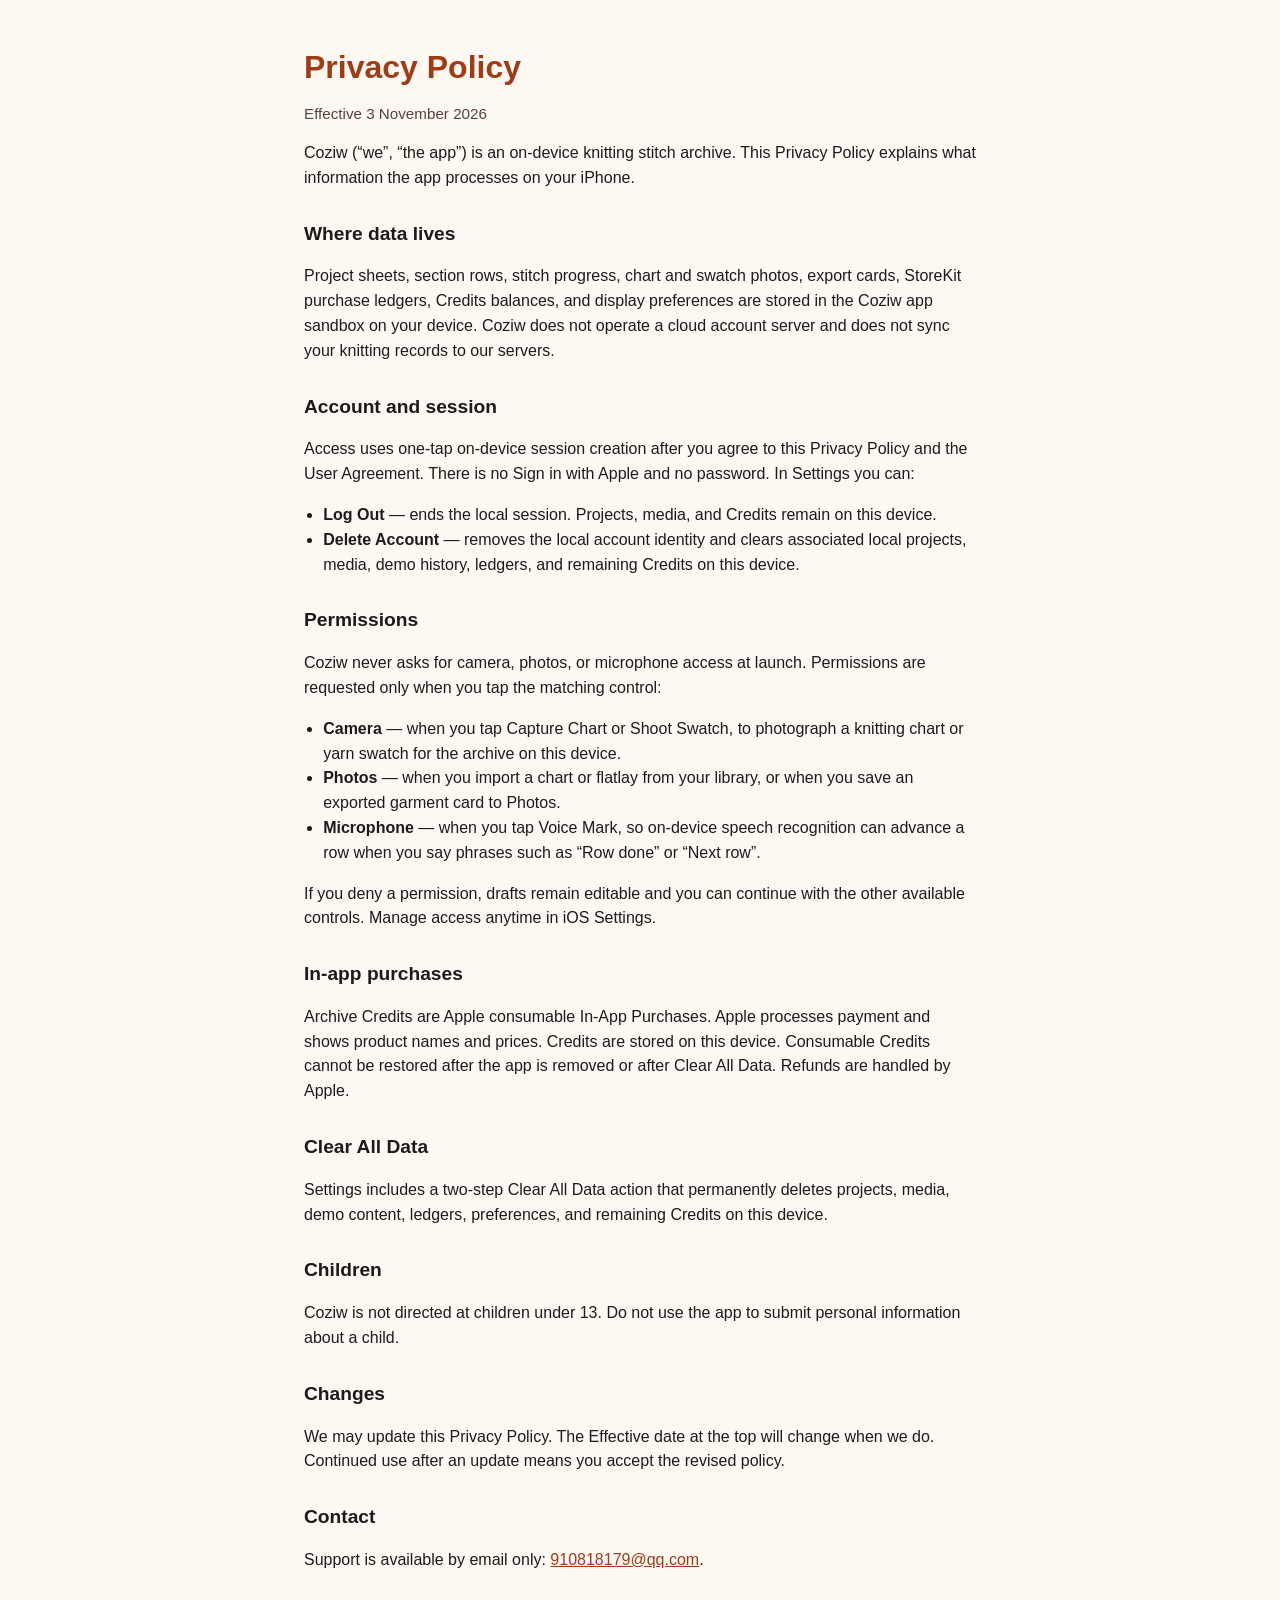
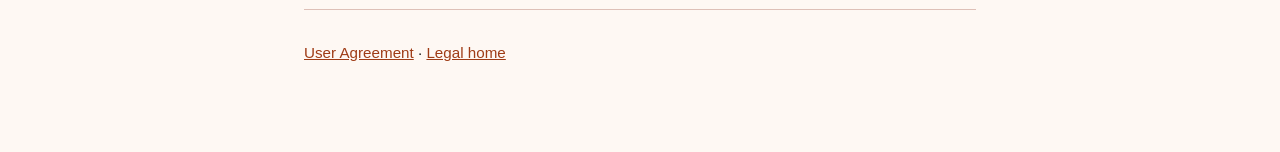
==== privacy-policy.html @ 042b1956 "Deploy Coziw legal site" ====
<!DOCTYPE html>
<html lang="en">
<head>
<meta charset="utf-8"/>
<meta name="viewport" content="width=device-width, initial-scale=1"/>
<title>Privacy Policy — Coziw</title>
<link rel="stylesheet" href="legal.css"/>
</head>
<body>
<main>
<h1>Privacy Policy</h1>
<p class="meta">Effective 3 November 2026</p>
<p>Coziw (“we”, “the app”) is an on-device knitting stitch archive. This Privacy Policy explains what information the app processes on your iPhone.</p>

<h2>Where data lives</h2>
<p>Project sheets, section rows, stitch progress, chart and swatch photos, export cards, StoreKit purchase ledgers, Credits balances, and display preferences are stored in the Coziw app sandbox on your device. Coziw does not operate a cloud account server and does not sync your knitting records to our servers.</p>

<h2>Account and session</h2>
<p>Access uses one-tap on-device session creation after you agree to this Privacy Policy and the User Agreement. There is no Sign in with Apple and no password. In Settings you can:</p>
<ul>
<li><strong>Log Out</strong> — ends the local session. Projects, media, and Credits remain on this device.</li>
<li><strong>Delete Account</strong> — removes the local account identity and clears associated local projects, media, demo history, ledgers, and remaining Credits on this device.</li>
</ul>

<h2>Permissions</h2>
<p>Coziw never asks for camera, photos, or microphone access at launch. Permissions are requested only when you tap the matching control:</p>
<ul>
<li><strong>Camera</strong> — when you tap Capture Chart or Shoot Swatch, to photograph a knitting chart or yarn swatch for the archive on this device.</li>
<li><strong>Photos</strong> — when you import a chart or flatlay from your library, or when you save an exported garment card to Photos.</li>
<li><strong>Microphone</strong> — when you tap Voice Mark, so on-device speech recognition can advance a row when you say phrases such as “Row done” or “Next row”.</li>
</ul>
<p>If you deny a permission, drafts remain editable and you can continue with the other available controls. Manage access anytime in iOS Settings.</p>

<h2>In-app purchases</h2>
<p>Archive Credits are Apple consumable In-App Purchases. Apple processes payment and shows product names and prices. Credits are stored on this device. Consumable Credits cannot be restored after the app is removed or after Clear All Data. Refunds are handled by Apple.</p>

<h2>Clear All Data</h2>
<p>Settings includes a two-step Clear All Data action that permanently deletes projects, media, demo content, ledgers, preferences, and remaining Credits on this device.</p>

<h2>Children</h2>
<p>Coziw is not directed at children under 13. Do not use the app to submit personal information about a child.</p>

<h2>Changes</h2>
<p>We may update this Privacy Policy. The Effective date at the top will change when we do. Continued use after an update means you accept the revised policy.</p>

<h2>Contact</h2>
<p>Support is available by email only: <a href="mailto:910818179@qq.com">910818179@qq.com</a>.</p>

<footer>
<p><a href="user-agreement.html">User Agreement</a> · <a href="index.html">Legal home</a></p>
</footer>
</main>
</body>
</html>
---- legal.css ----
:root {
  --bg: #fef8f3;
  --ink: #1d1b19;
  --muted: #57423b;
  --accent: #9f3c16;
  --line: #dec0b7;
  --card: #ffffff;
}
* { box-sizing: border-box; }
html, body {
  margin: 0;
  padding: 0;
  background: var(--bg);
  color: var(--ink);
  font-family: -apple-system, BlinkMacSystemFont, "Segoe UI", Helvetica, Arial, sans-serif;
  line-height: 1.55;
}
main {
  max-width: 720px;
  margin: 0 auto;
  padding: 48px 24px 72px;
}
h1 {
  font-size: 2rem;
  line-height: 1.2;
  margin: 0 0 8px;
  color: var(--accent);
}
h2 {
  font-size: 1.2rem;
  margin: 28px 0 10px;
}
p, li { color: var(--ink); }
p.meta, .meta { color: var(--muted); font-size: 0.95rem; }
ul { padding-left: 1.2rem; }
a { color: var(--accent); }
hr {
  border: 0;
  border-top: 1px solid var(--line);
  margin: 32px 0;
}
footer {
  margin-top: 36px;
  padding-top: 16px;
  border-top: 1px solid var(--line);
  color: var(--muted);
  font-size: 0.95rem;
}
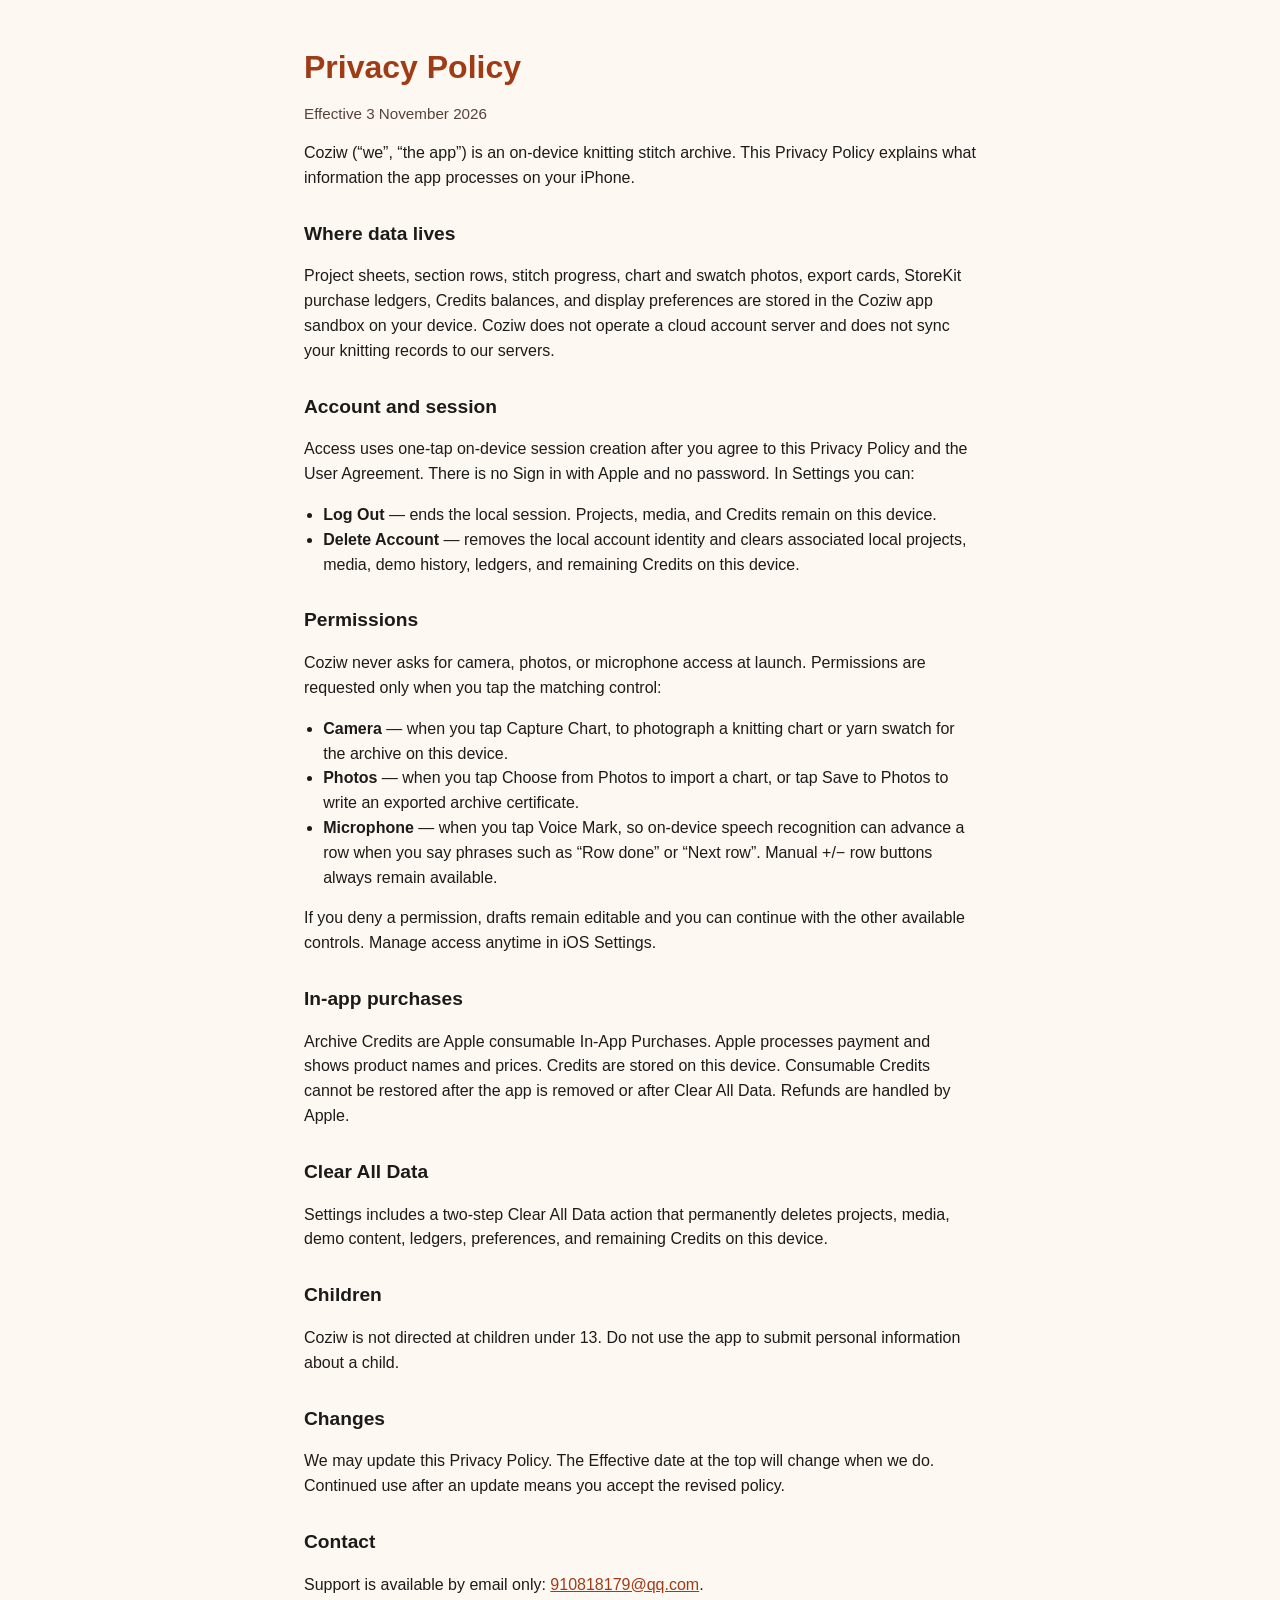
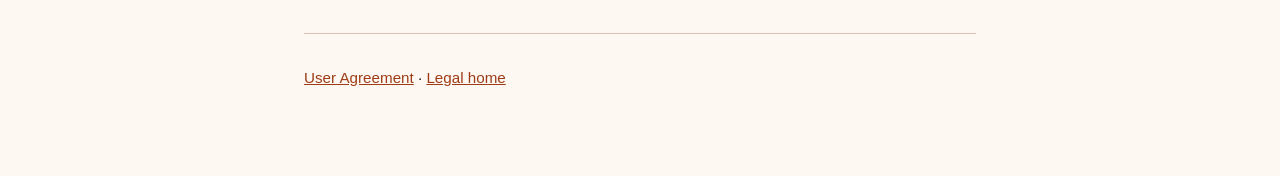
==== commit b2c83a92: "Align privacy permissions with real Coziw controls" ====
--- a/privacy-policy.html
+++ b/privacy-policy.html
@@ -25,9 +25,9 @@
 <h2>Permissions</h2>
 <p>Coziw never asks for camera, photos, or microphone access at launch. Permissions are requested only when you tap the matching control:</p>
 <ul>
-<li><strong>Camera</strong> — when you tap Capture Chart or Shoot Swatch, to photograph a knitting chart or yarn swatch for the archive on this device.</li>
-<li><strong>Photos</strong> — when you import a chart or flatlay from your library, or when you save an exported garment card to Photos.</li>
-<li><strong>Microphone</strong> — when you tap Voice Mark, so on-device speech recognition can advance a row when you say phrases such as “Row done” or “Next row”.</li>
+<li><strong>Camera</strong> — when you tap Capture Chart, to photograph a knitting chart or yarn swatch for the archive on this device.</li>
+<li><strong>Photos</strong> — when you tap Choose from Photos to import a chart, or tap Save to Photos to write an exported archive certificate.</li>
+<li><strong>Microphone</strong> — when you tap Voice Mark, so on-device speech recognition can advance a row when you say phrases such as “Row done” or “Next row”. Manual +/− row buttons always remain available.</li>
 </ul>
 <p>If you deny a permission, drafts remain editable and you can continue with the other available controls. Manage access anytime in iOS Settings.</p>
 
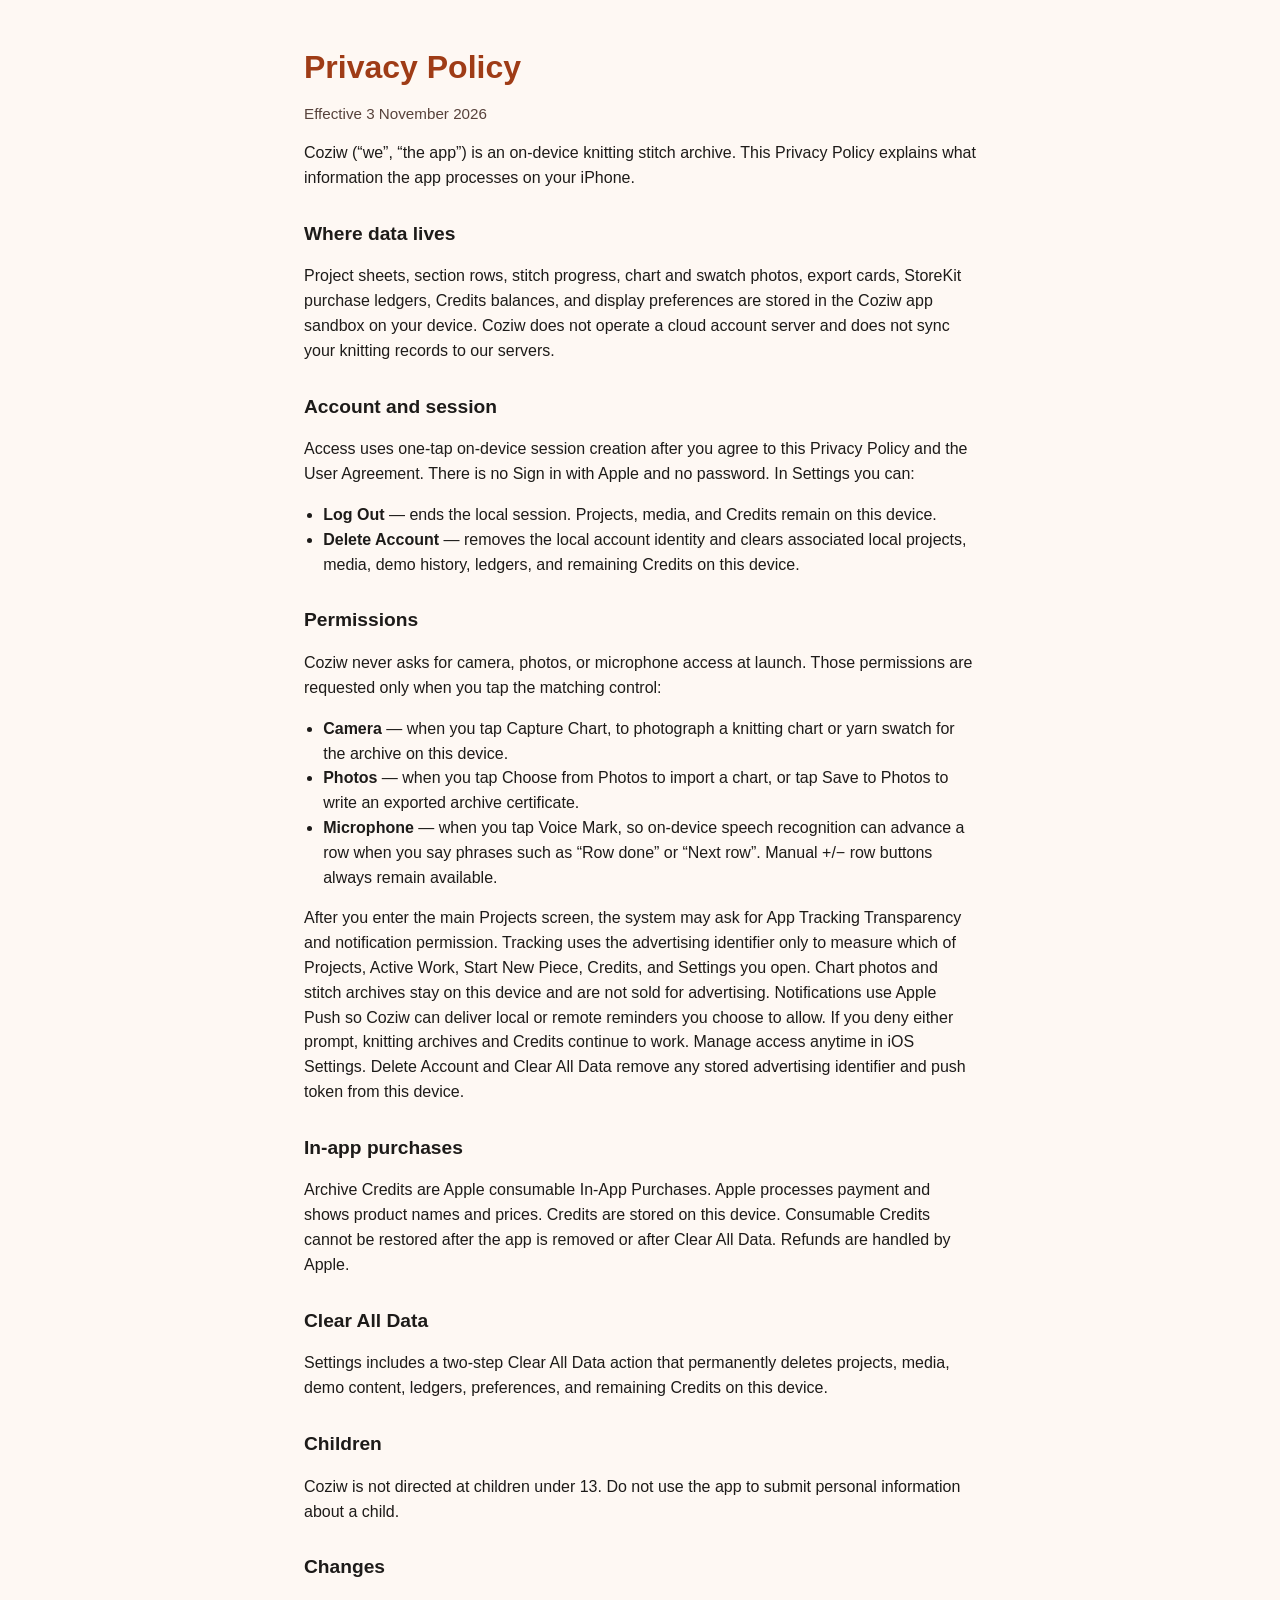
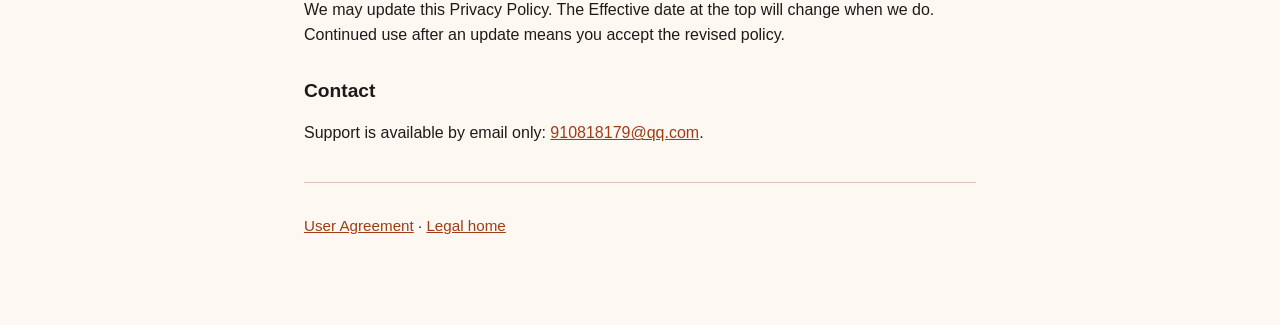
==== commit 9716976a: "Document ATT and Push in Privacy Policy" ====
--- a/privacy-policy.html
+++ b/privacy-policy.html
@@ -23,13 +23,13 @@
 </ul>
 
 <h2>Permissions</h2>
-<p>Coziw never asks for camera, photos, or microphone access at launch. Permissions are requested only when you tap the matching control:</p>
+<p>Coziw never asks for camera, photos, or microphone access at launch. Those permissions are requested only when you tap the matching control:</p>
 <ul>
 <li><strong>Camera</strong> — when you tap Capture Chart, to photograph a knitting chart or yarn swatch for the archive on this device.</li>
 <li><strong>Photos</strong> — when you tap Choose from Photos to import a chart, or tap Save to Photos to write an exported archive certificate.</li>
 <li><strong>Microphone</strong> — when you tap Voice Mark, so on-device speech recognition can advance a row when you say phrases such as “Row done” or “Next row”. Manual +/− row buttons always remain available.</li>
 </ul>
-<p>If you deny a permission, drafts remain editable and you can continue with the other available controls. Manage access anytime in iOS Settings.</p>
+<p>After you enter the main Projects screen, the system may ask for App Tracking Transparency and notification permission. Tracking uses the advertising identifier only to measure which of Projects, Active Work, Start New Piece, Credits, and Settings you open. Chart photos and stitch archives stay on this device and are not sold for advertising. Notifications use Apple Push so Coziw can deliver local or remote reminders you choose to allow. If you deny either prompt, knitting archives and Credits continue to work. Manage access anytime in iOS Settings. Delete Account and Clear All Data remove any stored advertising identifier and push token from this device.</p>
 
 <h2>In-app purchases</h2>
 <p>Archive Credits are Apple consumable In-App Purchases. Apple processes payment and shows product names and prices. Credits are stored on this device. Consumable Credits cannot be restored after the app is removed or after Clear All Data. Refunds are handled by Apple.</p>
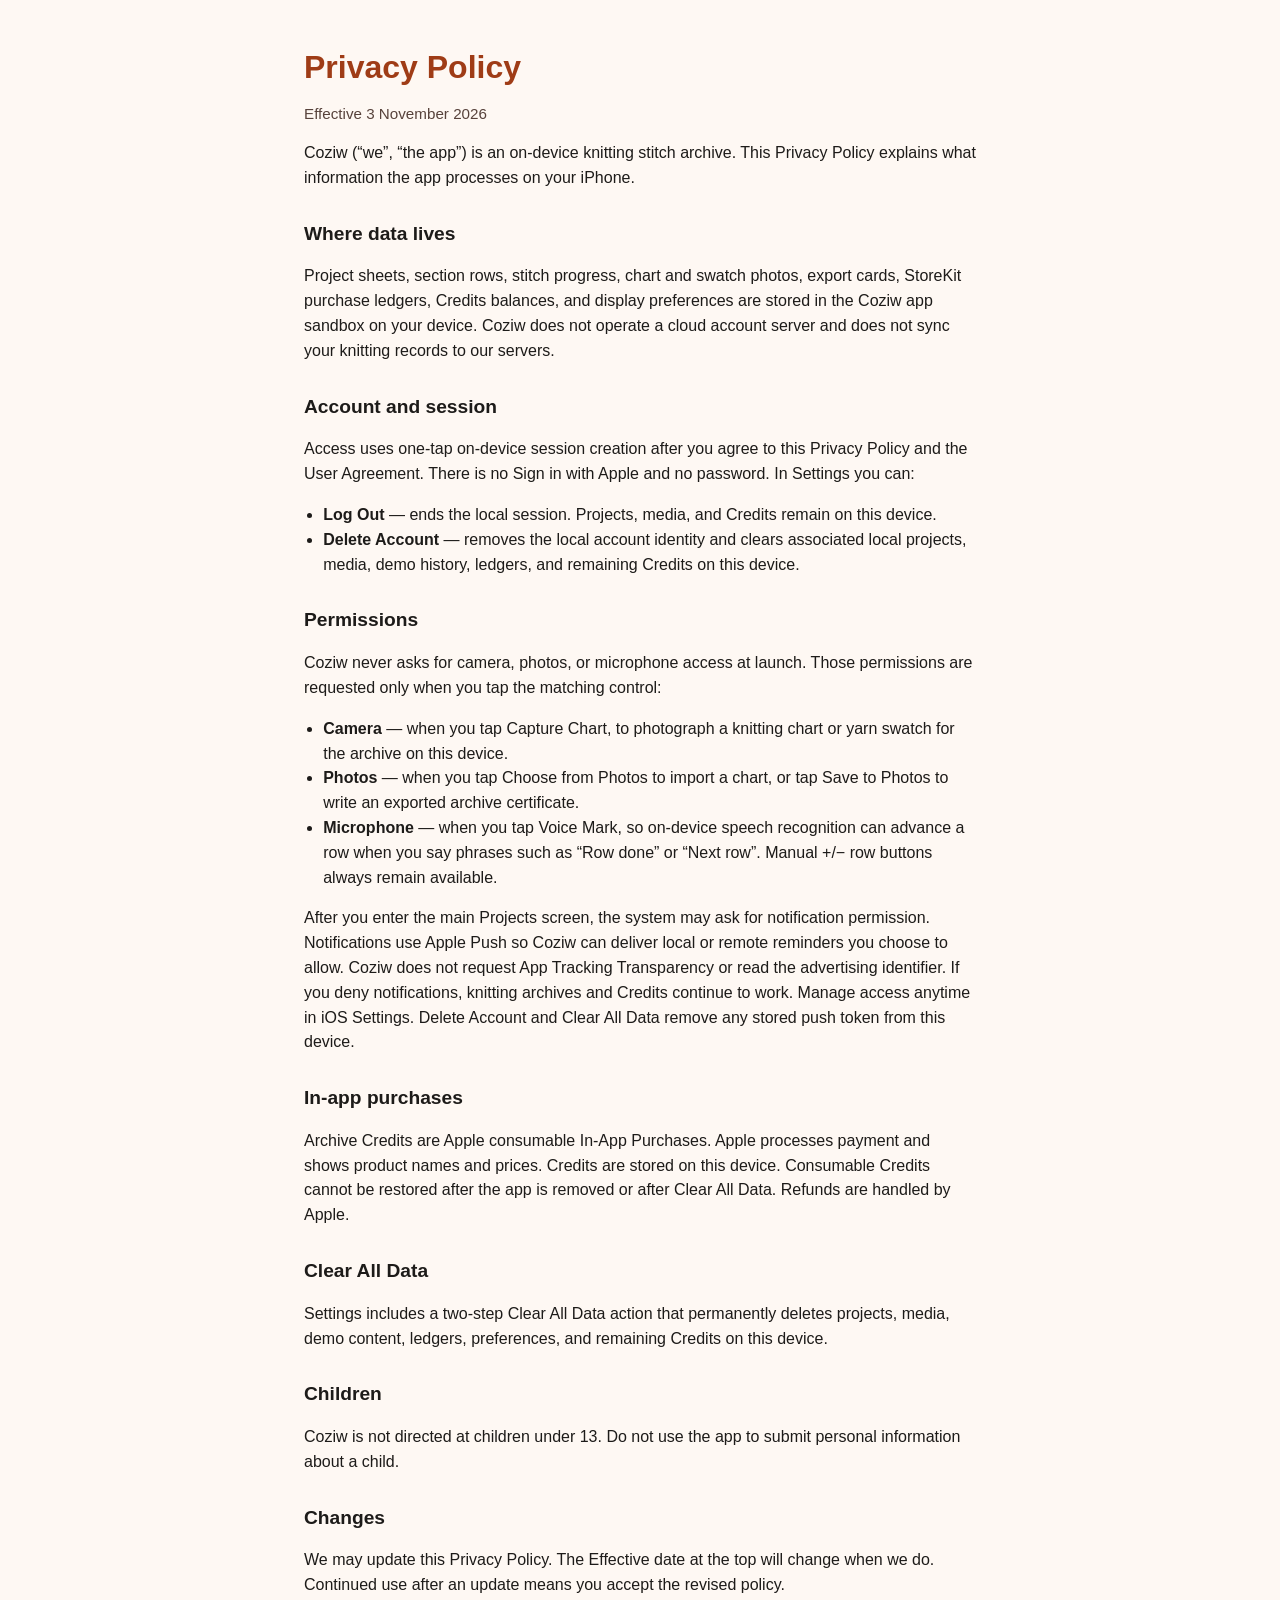
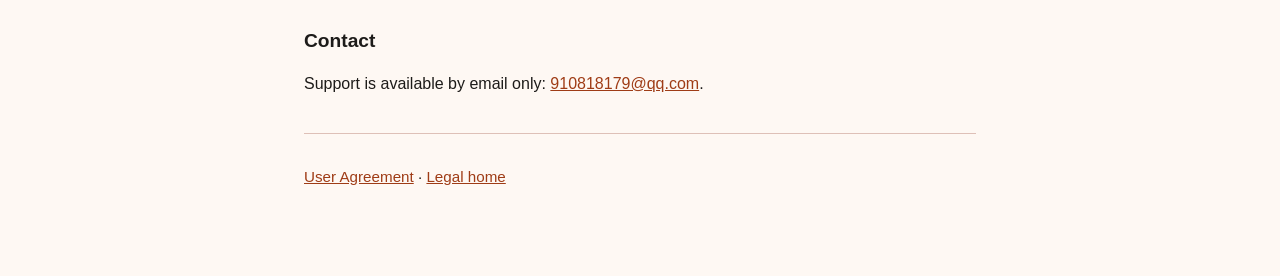
==== commit b0b8219e: "Remove ATT from Privacy Policy; keep Push only" ====
--- a/privacy-policy.html
+++ b/privacy-policy.html
@@ -29,7 +29,7 @@
 <li><strong>Photos</strong> — when you tap Choose from Photos to import a chart, or tap Save to Photos to write an exported archive certificate.</li>
 <li><strong>Microphone</strong> — when you tap Voice Mark, so on-device speech recognition can advance a row when you say phrases such as “Row done” or “Next row”. Manual +/− row buttons always remain available.</li>
 </ul>
-<p>After you enter the main Projects screen, the system may ask for App Tracking Transparency and notification permission. Tracking uses the advertising identifier only to measure which of Projects, Active Work, Start New Piece, Credits, and Settings you open. Chart photos and stitch archives stay on this device and are not sold for advertising. Notifications use Apple Push so Coziw can deliver local or remote reminders you choose to allow. If you deny either prompt, knitting archives and Credits continue to work. Manage access anytime in iOS Settings. Delete Account and Clear All Data remove any stored advertising identifier and push token from this device.</p>
+<p>After you enter the main Projects screen, the system may ask for notification permission. Notifications use Apple Push so Coziw can deliver local or remote reminders you choose to allow. Coziw does not request App Tracking Transparency or read the advertising identifier. If you deny notifications, knitting archives and Credits continue to work. Manage access anytime in iOS Settings. Delete Account and Clear All Data remove any stored push token from this device.</p>
 
 <h2>In-app purchases</h2>
 <p>Archive Credits are Apple consumable In-App Purchases. Apple processes payment and shows product names and prices. Credits are stored on this device. Consumable Credits cannot be restored after the app is removed or after Clear All Data. Refunds are handled by Apple.</p>
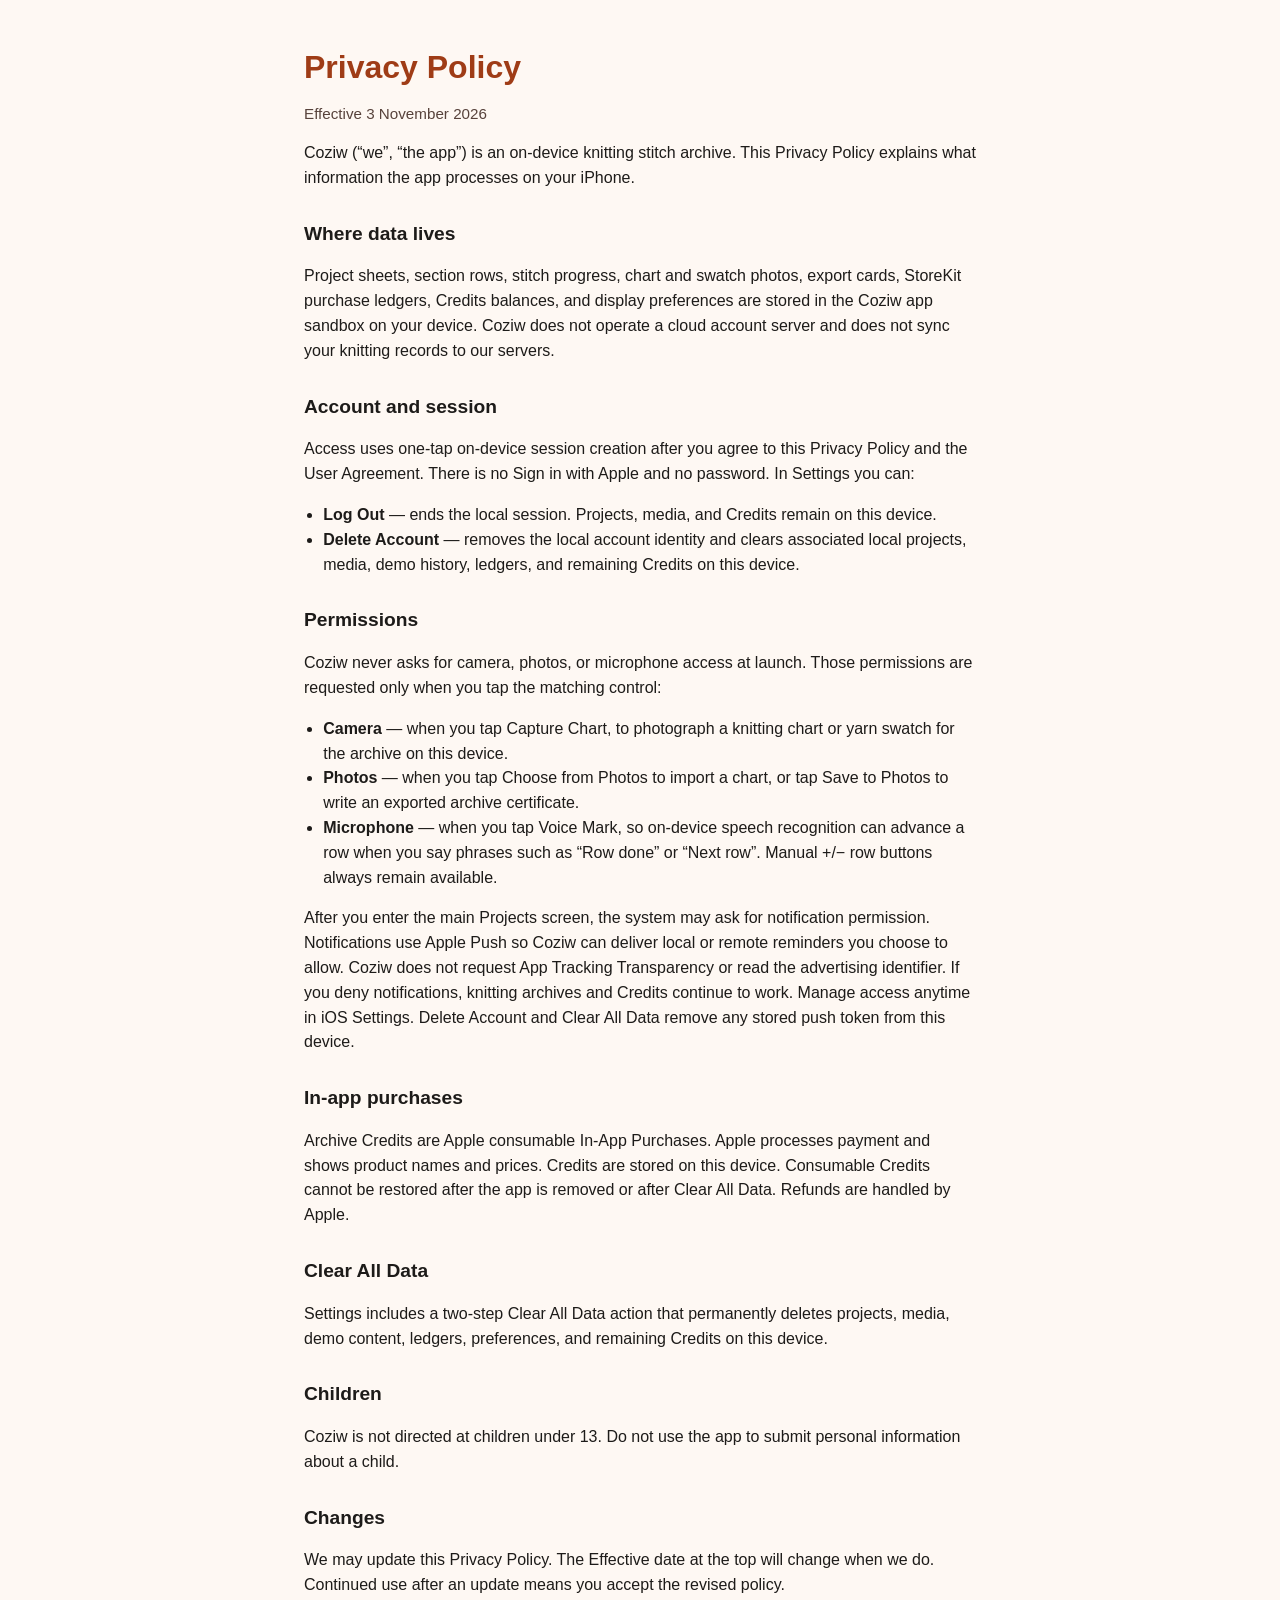
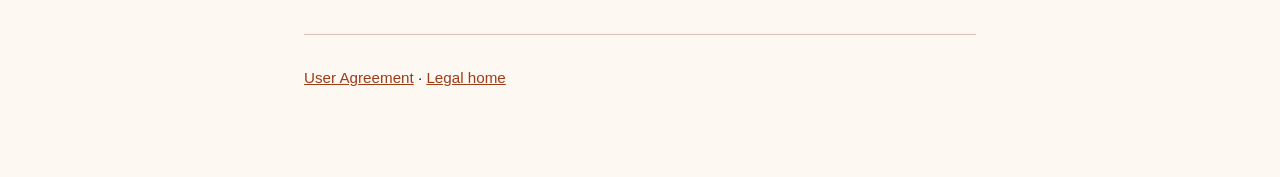
==== commit 42540fa2: "Remove contact email from legal pages" ====
--- a/privacy-policy.html
+++ b/privacy-policy.html
@@ -43,9 +43,6 @@
 <h2>Changes</h2>
 <p>We may update this Privacy Policy. The Effective date at the top will change when we do. Continued use after an update means you accept the revised policy.</p>
 
-<h2>Contact</h2>
-<p>Support is available by email only: <a href="mailto:910818179@qq.com">910818179@qq.com</a>.</p>
-
 <footer>
 <p><a href="user-agreement.html">User Agreement</a> · <a href="index.html">Legal home</a></p>
 </footer>
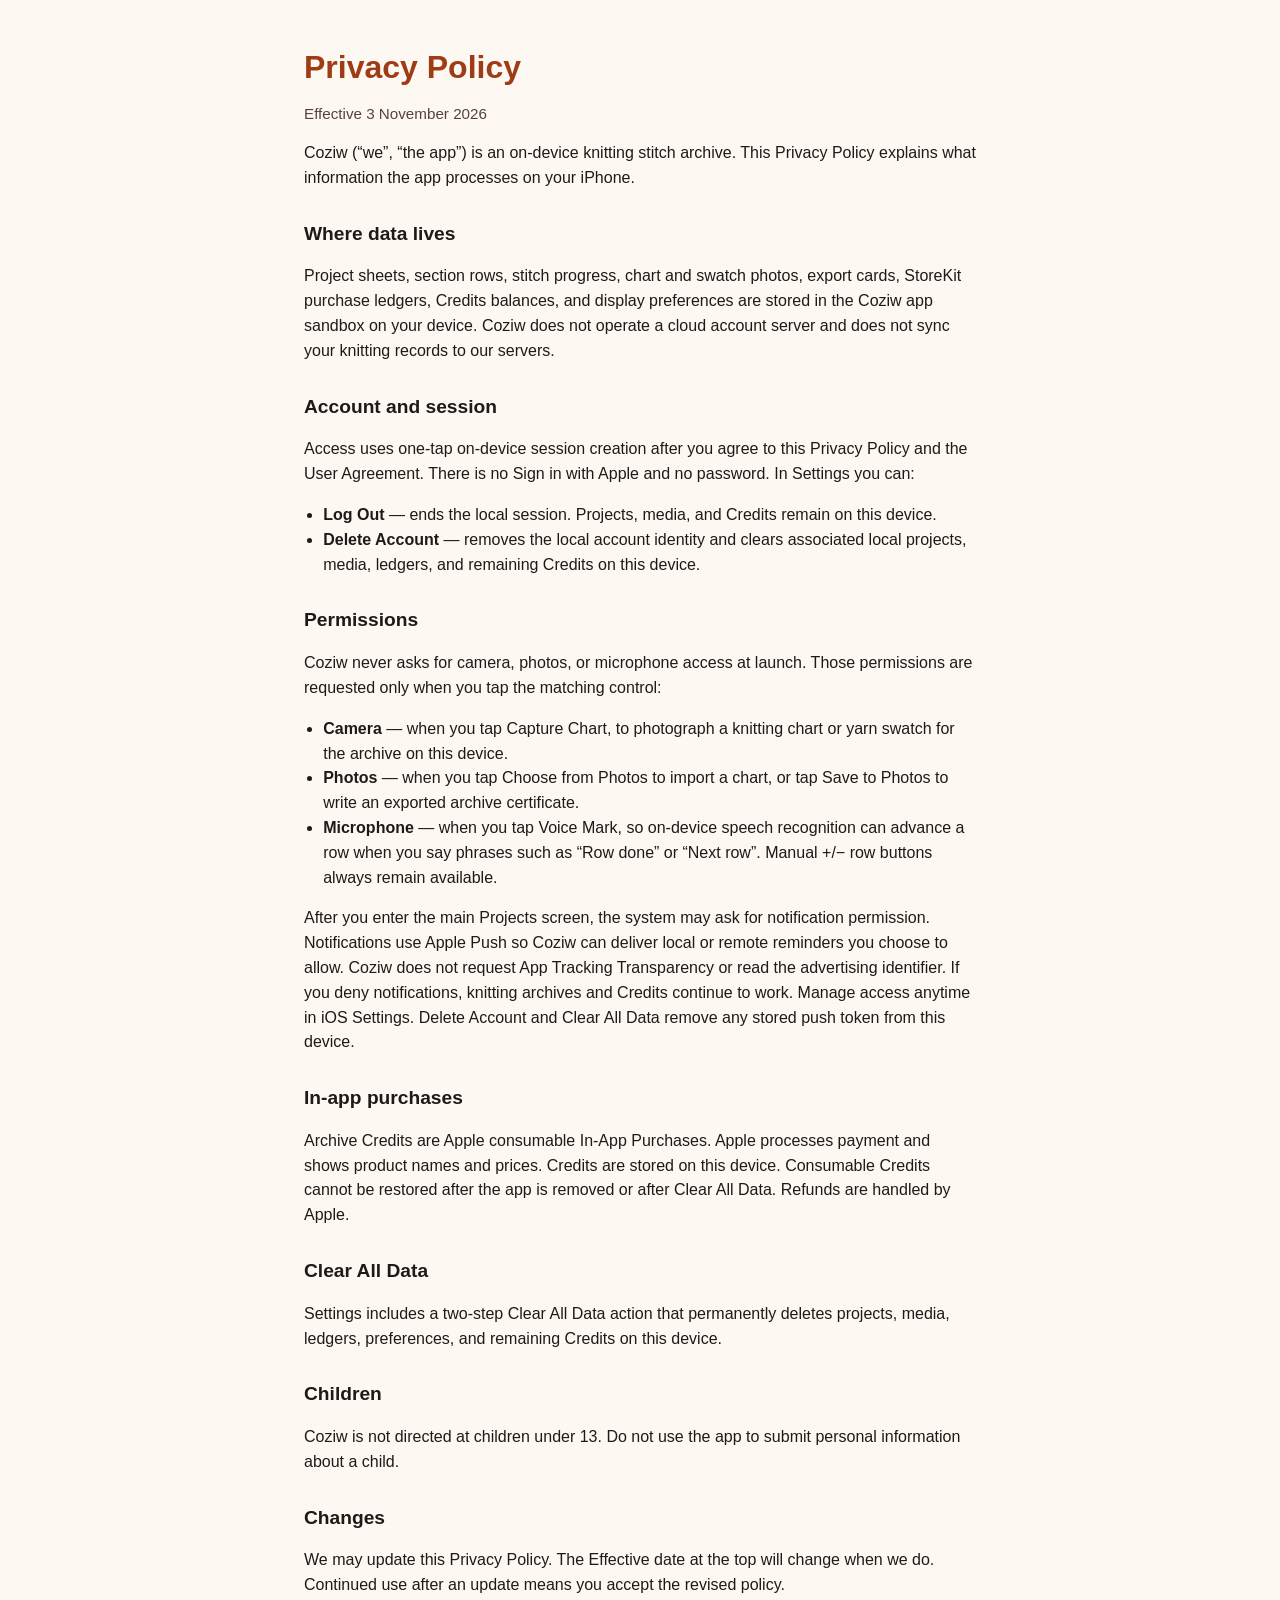
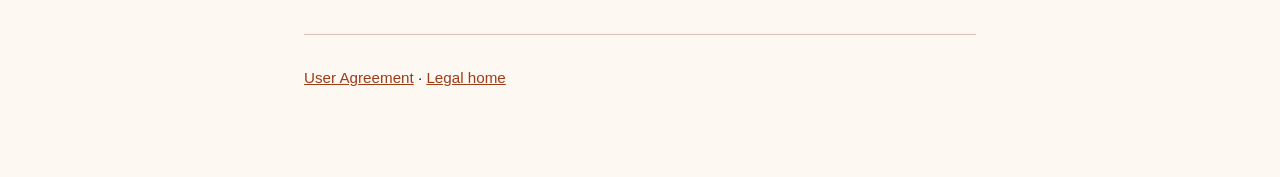
==== commit 7f61a36c: "Remove demo/sample wording from Coziw legal pages. Co-authored-by: Cursor <cursoragent@cursor.com>" ====
--- a/privacy-policy.html
+++ b/privacy-policy.html
@@ -19,7 +19,7 @@
 <p>Access uses one-tap on-device session creation after you agree to this Privacy Policy and the User Agreement. There is no Sign in with Apple and no password. In Settings you can:</p>
 <ul>
 <li><strong>Log Out</strong> — ends the local session. Projects, media, and Credits remain on this device.</li>
-<li><strong>Delete Account</strong> — removes the local account identity and clears associated local projects, media, demo history, ledgers, and remaining Credits on this device.</li>
+<li><strong>Delete Account</strong> — removes the local account identity and clears associated local projects, media, ledgers, and remaining Credits on this device.</li>
 </ul>
 
 <h2>Permissions</h2>
@@ -35,7 +35,7 @@
 <p>Archive Credits are Apple consumable In-App Purchases. Apple processes payment and shows product names and prices. Credits are stored on this device. Consumable Credits cannot be restored after the app is removed or after Clear All Data. Refunds are handled by Apple.</p>
 
 <h2>Clear All Data</h2>
-<p>Settings includes a two-step Clear All Data action that permanently deletes projects, media, demo content, ledgers, preferences, and remaining Credits on this device.</p>
+<p>Settings includes a two-step Clear All Data action that permanently deletes projects, media, ledgers, preferences, and remaining Credits on this device.</p>
 
 <h2>Children</h2>
 <p>Coziw is not directed at children under 13. Do not use the app to submit personal information about a child.</p>
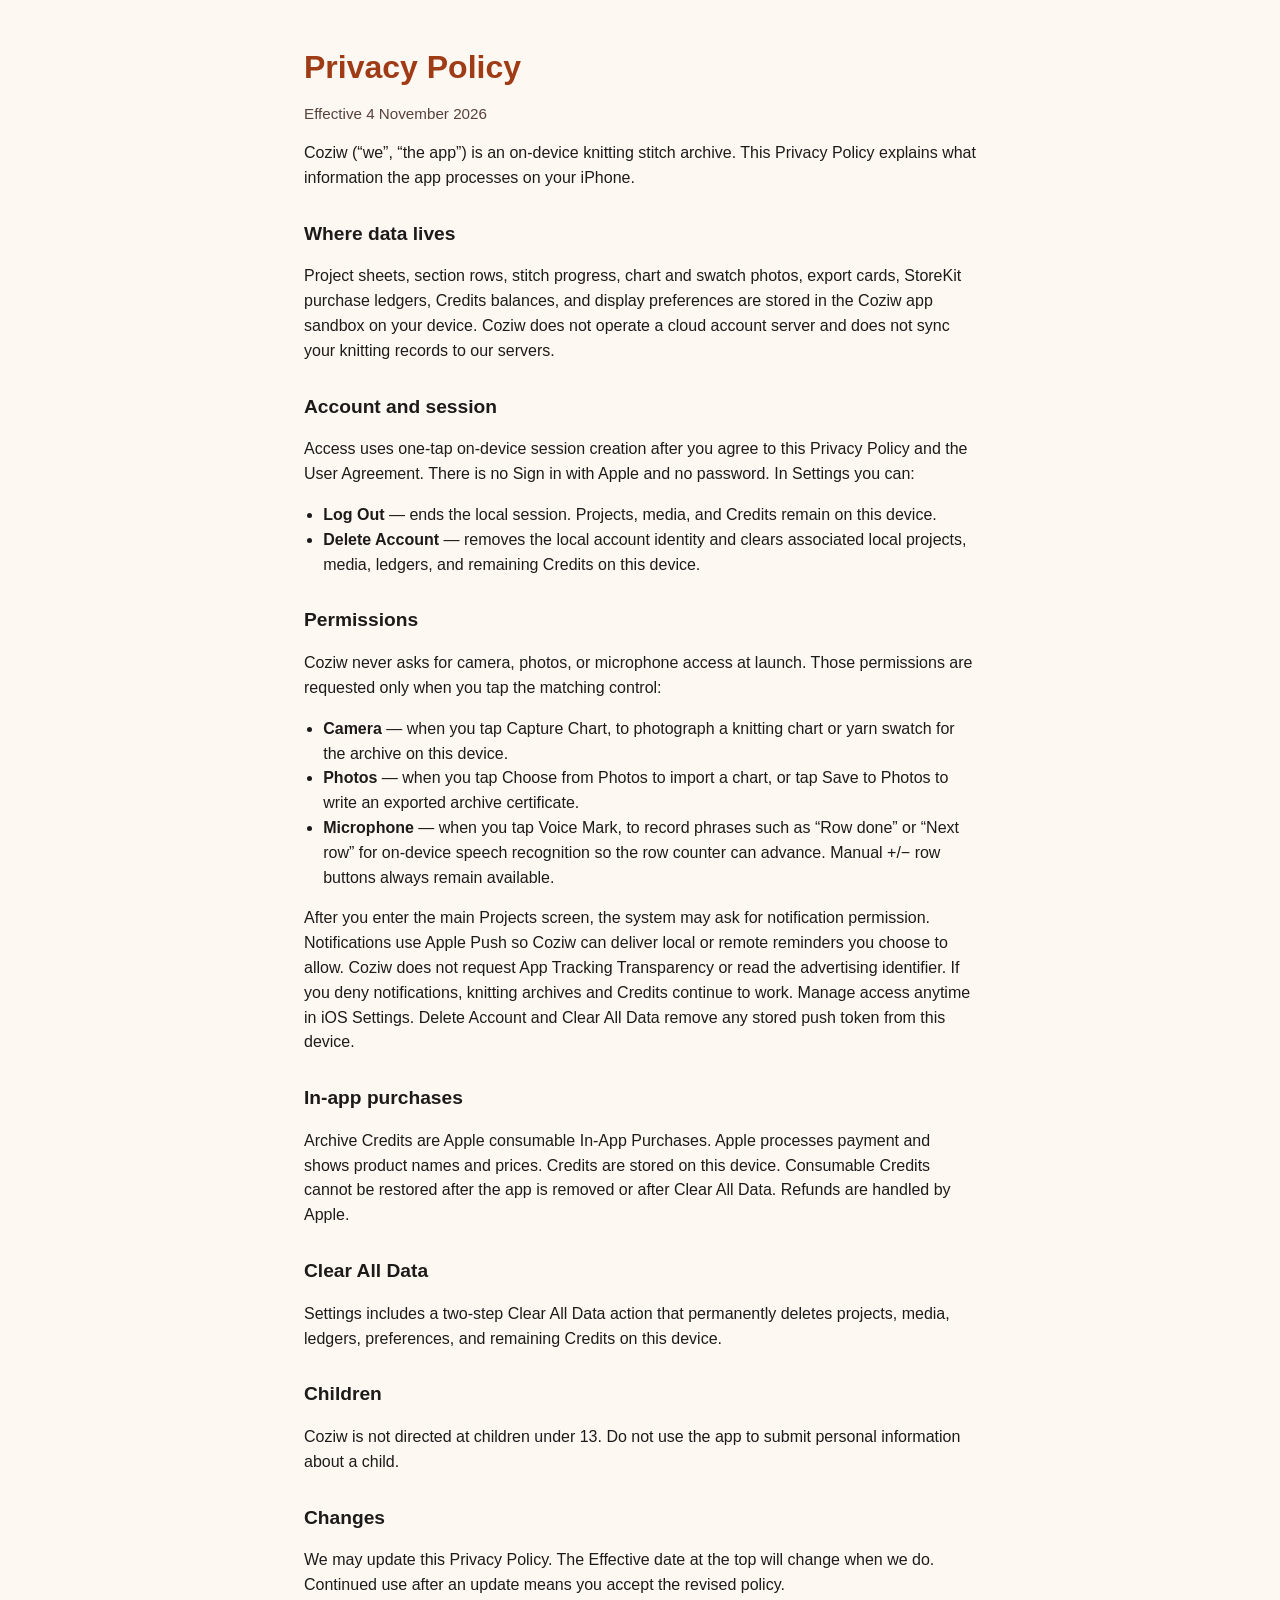
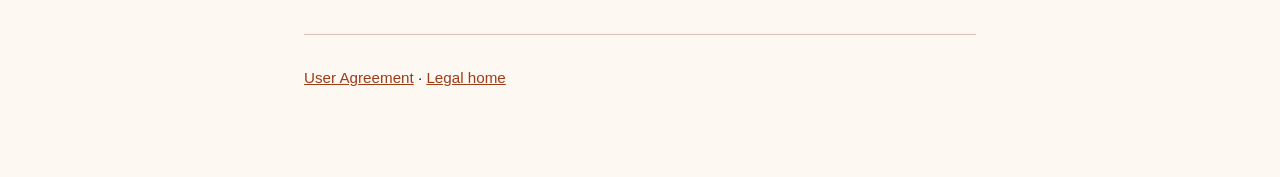
==== commit 049b1f3f: "Align Coziw legal with Voice Mark record wording and yardage estimates. Co-authored-by: Cursor <curs" ====
--- a/privacy-policy.html
+++ b/privacy-policy.html
@@ -9,7 +9,7 @@
 <body>
 <main>
 <h1>Privacy Policy</h1>
-<p class="meta">Effective 3 November 2026</p>
+<p class="meta">Effective 4 November 2026</p>
 <p>Coziw (“we”, “the app”) is an on-device knitting stitch archive. This Privacy Policy explains what information the app processes on your iPhone.</p>
 
 <h2>Where data lives</h2>
@@ -27,7 +27,7 @@
 <ul>
 <li><strong>Camera</strong> — when you tap Capture Chart, to photograph a knitting chart or yarn swatch for the archive on this device.</li>
 <li><strong>Photos</strong> — when you tap Choose from Photos to import a chart, or tap Save to Photos to write an exported archive certificate.</li>
-<li><strong>Microphone</strong> — when you tap Voice Mark, so on-device speech recognition can advance a row when you say phrases such as “Row done” or “Next row”. Manual +/− row buttons always remain available.</li>
+<li><strong>Microphone</strong> — when you tap Voice Mark, to record phrases such as “Row done” or “Next row” for on-device speech recognition so the row counter can advance. Manual +/− row buttons always remain available.</li>
 </ul>
 <p>After you enter the main Projects screen, the system may ask for notification permission. Notifications use Apple Push so Coziw can deliver local or remote reminders you choose to allow. Coziw does not request App Tracking Transparency or read the advertising identifier. If you deny notifications, knitting archives and Credits continue to work. Manage access anytime in iOS Settings. Delete Account and Clear All Data remove any stored push token from this device.</p>
 
